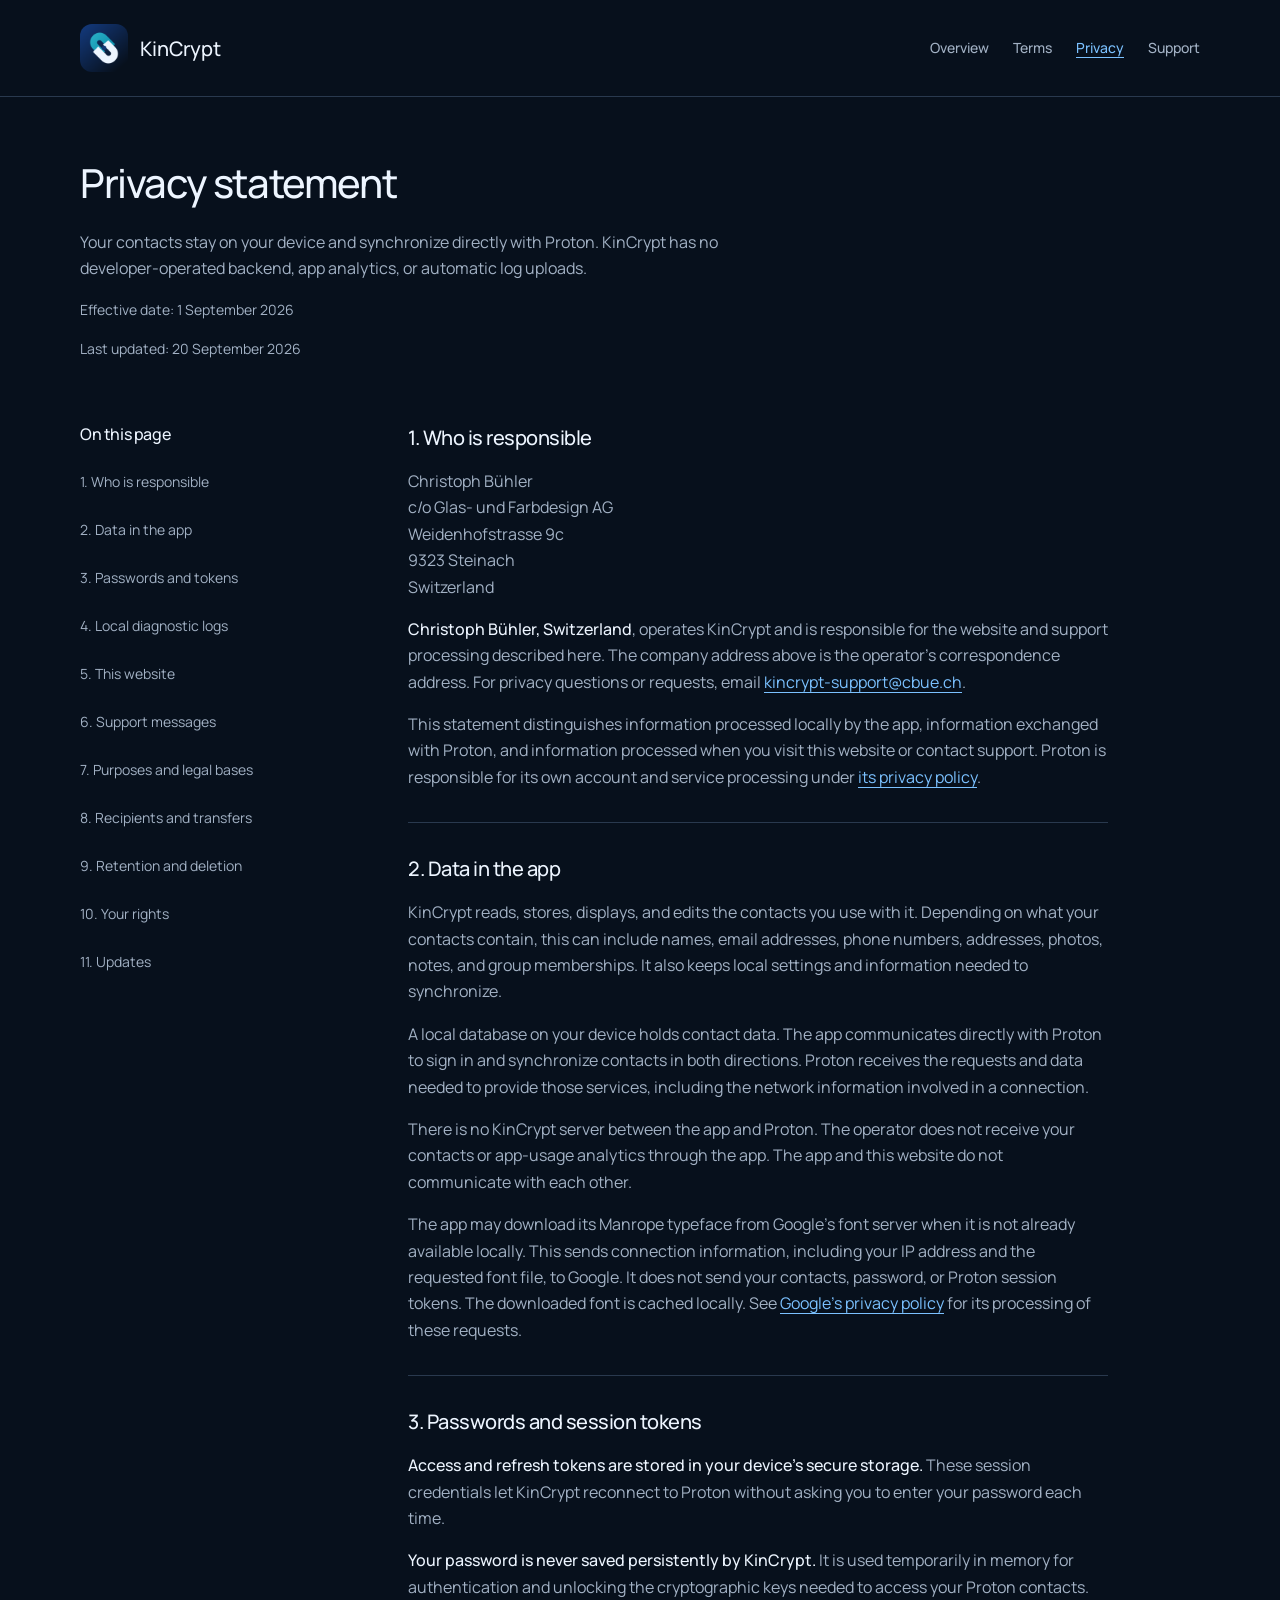
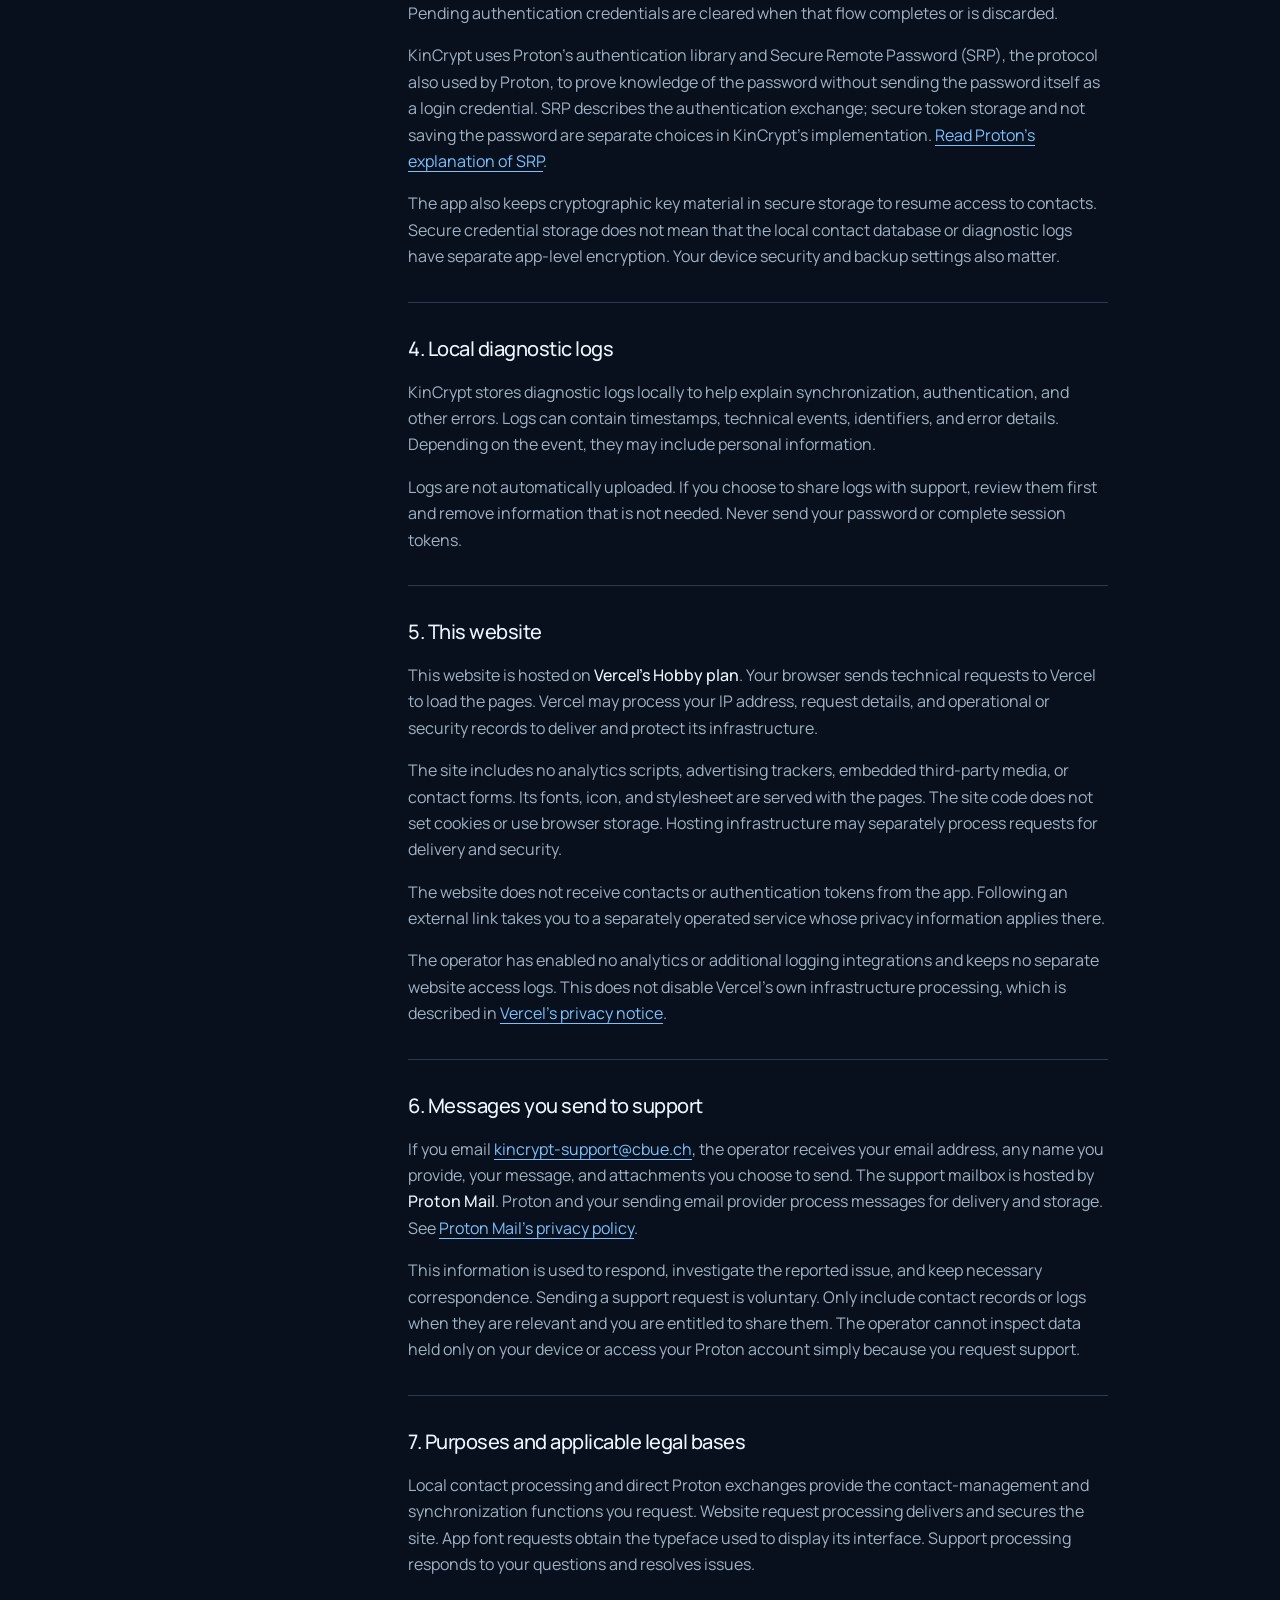
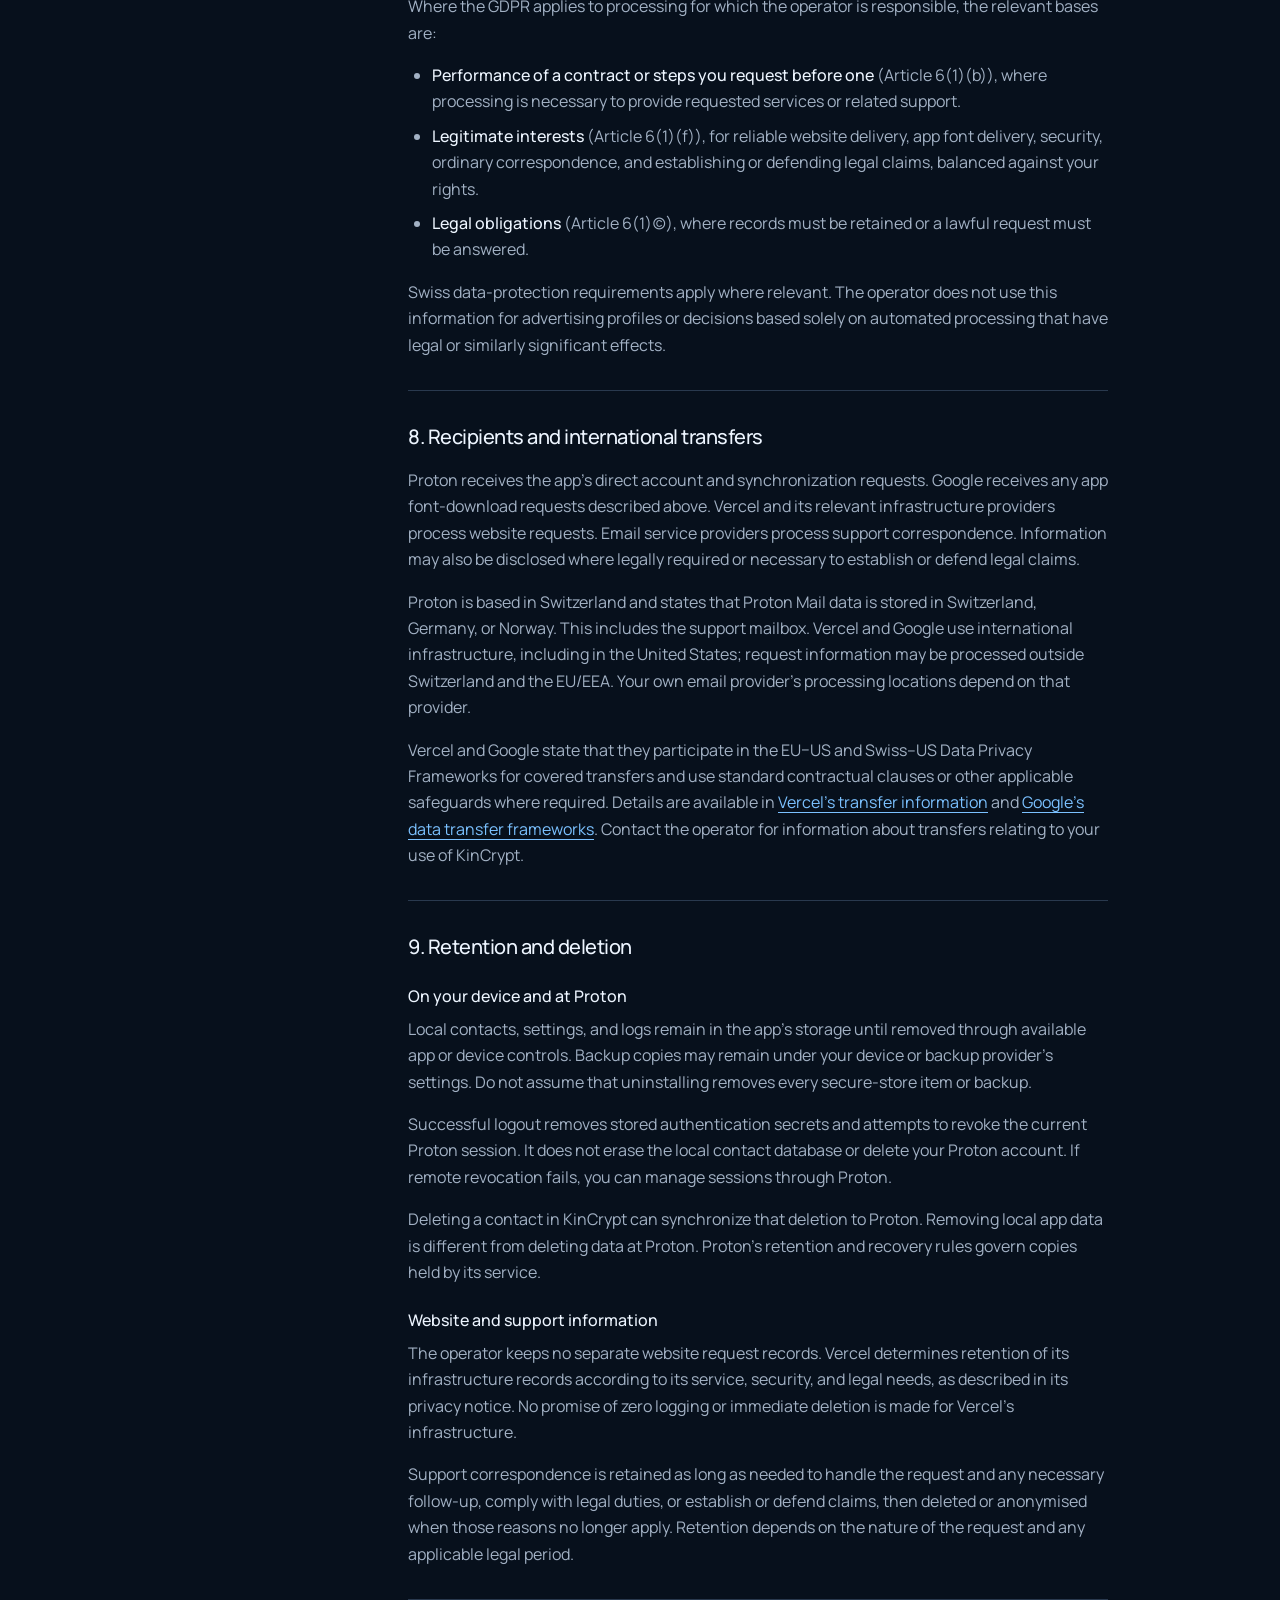
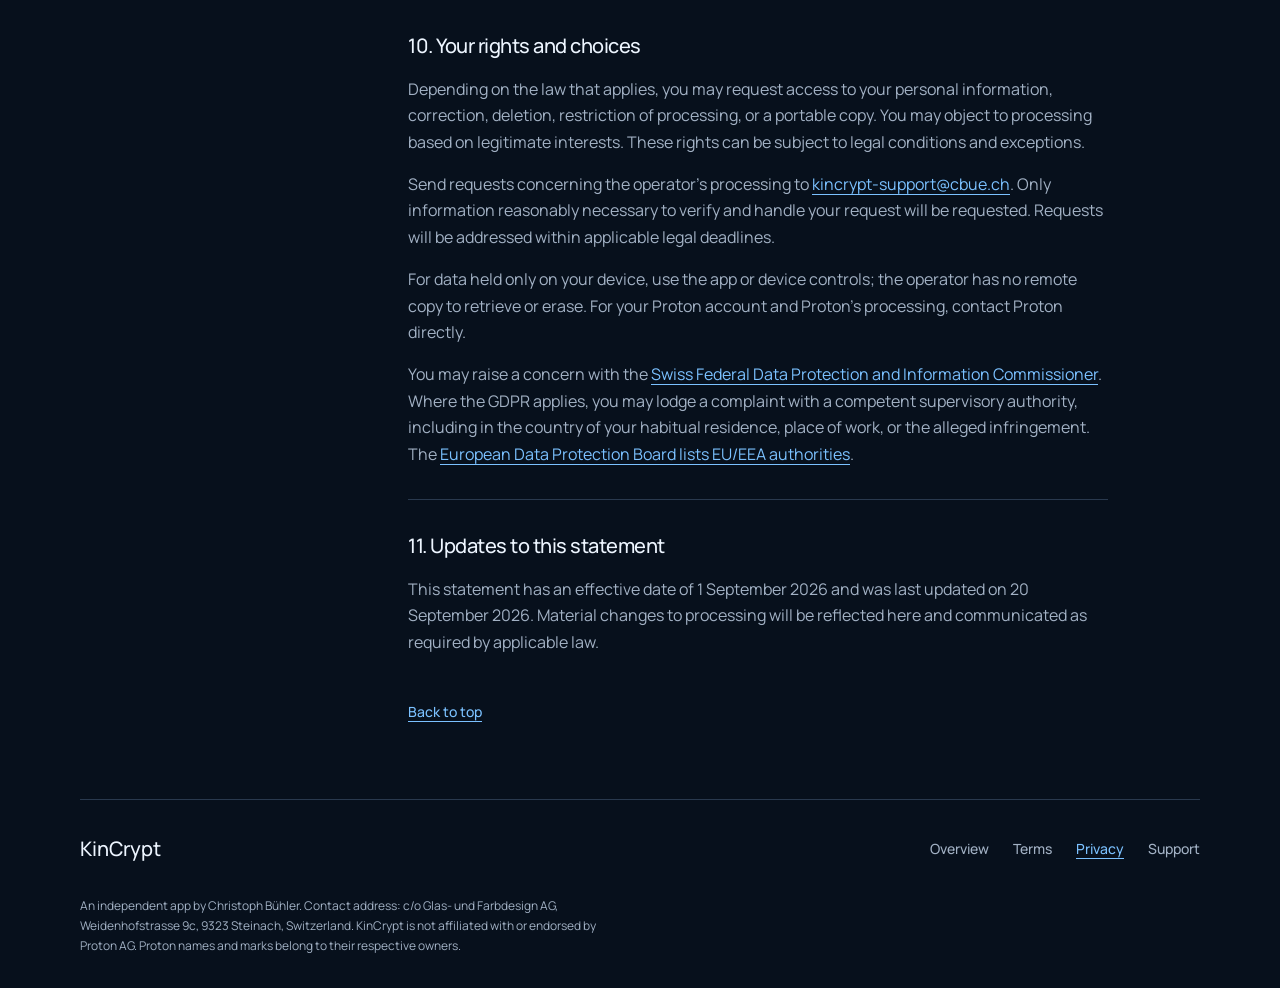
==== website/privacy.html @ 7d3744d3 "feat: initial version of KinCrypt feat: synchronization of contacts into local database  feat: proto" ====
<!doctype html>
<html lang="en">
<head>
  <meta charset="utf-8">
  <meta name="viewport" content="width=device-width, initial-scale=1">
  <meta name="color-scheme" content="dark">
  <meta name="theme-color" content="#07101c">
  <meta name="description" content="How KinCrypt handles your contacts, secure session storage, local logs, website requests, and support messages.">
  <title>Privacy statement — KinCrypt</title>
  <link rel="icon" type="image/png" href="assets/icon.png">
  <link rel="stylesheet" href="styles.css">
</head>
<body id="top">
  <a class="skip-link" href="#main">Skip to content</a>
  <header class="site-header"><div class="wrap header-inner">
    <a class="brand" href="index.html" aria-label="KinCrypt home"><img src="assets/icon.png" width="48" height="48" alt=""><span>KinCrypt</span></a>
    <nav class="site-nav" aria-label="Main navigation"><a href="index.html">Overview</a><a href="terms.html">Terms</a><a href="privacy.html" aria-current="page">Privacy</a><a href="mailto:kincrypt-support@cbue.ch">Support</a></nav>
  </div></header>
  <main id="main" class="wrap" tabindex="-1">
    <div class="legal-header">
      <h1>Privacy statement</h1>
      <p class="intro">Your contacts stay on your device and synchronize directly with Proton. KinCrypt has no developer-operated backend, app analytics, or automatic log uploads.</p>
      <p class="updated">Effective date: <time datetime="2026-09-01">1 September 2026</time></p>
      <p class="updated">Last updated: <time datetime="2026-09-20">20 September 2026</time></p>
    </div>
    <div class="legal-layout">
      <nav class="contents" aria-label="Privacy contents"><h2>On this page</h2><ol>
        <li><a href="#responsibility">1. Who is responsible</a></li><li><a href="#app">2. Data in the app</a></li><li><a href="#authentication">3. Passwords and tokens</a></li><li><a href="#logs">4. Local diagnostic logs</a></li><li><a href="#website">5. This website</a></li><li><a href="#support">6. Support messages</a></li><li><a href="#purposes">7. Purposes and legal bases</a></li><li><a href="#recipients">8. Recipients and transfers</a></li><li><a href="#retention">9. Retention and deletion</a></li><li><a href="#rights">10. Your rights</a></li><li><a href="#updates">11. Updates</a></li>
      </ol></nav>
      <div class="legal-content">
        <section id="responsibility"><h2>1. Who is responsible</h2>
          <p class="contact-address">Christoph Bühler<br>c/o Glas- und Farbdesign AG<br>Weidenhofstrasse 9c<br>9323 Steinach<br>Switzerland</p>
          <p><strong>Christoph Bühler, Switzerland</strong>, operates KinCrypt and is responsible for the website and support processing described here. The company address above is the operator’s correspondence address. For privacy questions or requests, email <a href="mailto:kincrypt-support@cbue.ch">kincrypt-support@cbue.ch</a>.</p>
          <p>This statement distinguishes information processed locally by the app, information exchanged with Proton, and information processed when you visit this website or contact support. Proton is responsible for its own account and service processing under <a href="https://proton.me/legal/privacy">its privacy policy</a>.</p>
        </section>
        <section id="app"><h2>2. Data in the app</h2>
          <p>KinCrypt reads, stores, displays, and edits the contacts you use with it. Depending on what your contacts contain, this can include names, email addresses, phone numbers, addresses, photos, notes, and group memberships. It also keeps local settings and information needed to synchronize.</p>
          <p>A local database on your device holds contact data. The app communicates directly with Proton to sign in and synchronize contacts in both directions. Proton receives the requests and data needed to provide those services, including the network information involved in a connection.</p>
          <p>There is no KinCrypt server between the app and Proton. The operator does not receive your contacts or app-usage analytics through the app. The app and this website do not communicate with each other.</p>
          <p>The app may download its Manrope typeface from Google’s font server when it is not already available locally. This sends connection information, including your IP address and the requested font file, to Google. It does not send your contacts, password, or Proton session tokens. The downloaded font is cached locally. See <a href="https://policies.google.com/privacy">Google’s privacy policy</a> for its processing of these requests.</p>
        </section>
        <section id="authentication"><h2>3. Passwords and session tokens</h2>
          <p><strong>Access and refresh tokens are stored in your device’s secure storage.</strong> These session credentials let KinCrypt reconnect to Proton without asking you to enter your password each time.</p>
          <p><strong>Your password is never saved persistently by KinCrypt.</strong> It is used temporarily in memory for authentication and unlocking the cryptographic keys needed to access your Proton contacts. Pending authentication credentials are cleared when that flow completes or is discarded.</p>
          <p>KinCrypt uses Proton’s authentication library and Secure Remote Password (SRP), the protocol also used by Proton, to prove knowledge of the password without sending the password itself as a login credential. SRP describes the authentication exchange; secure token storage and not saving the password are separate choices in KinCrypt’s implementation. <a href="https://proton.me/blog/encrypted-email-authentication">Read Proton’s explanation of SRP</a>.</p>
          <p>The app also keeps cryptographic key material in secure storage to resume access to contacts. Secure credential storage does not mean that the local contact database or diagnostic logs have separate app-level encryption. Your device security and backup settings also matter.</p>
        </section>
        <section id="logs"><h2>4. Local diagnostic logs</h2>
          <p>KinCrypt stores diagnostic logs locally to help explain synchronization, authentication, and other errors. Logs can contain timestamps, technical events, identifiers, and error details. Depending on the event, they may include personal information.</p>
          <p>Logs are not automatically uploaded. If you choose to share logs with support, review them first and remove information that is not needed. Never send your password or complete session tokens.</p>
        </section>
        <section id="website"><h2>5. This website</h2>
          <p>This website is hosted on <strong>Vercel’s Hobby plan</strong>. Your browser sends technical requests to Vercel to load the pages. Vercel may process your IP address, request details, and operational or security records to deliver and protect its infrastructure.</p>
          <p>The site includes no analytics scripts, advertising trackers, embedded third-party media, or contact forms. Its fonts, icon, and stylesheet are served with the pages. The site code does not set cookies or use browser storage. Hosting infrastructure may separately process requests for delivery and security.</p>
          <p>The website does not receive contacts or authentication tokens from the app. Following an external link takes you to a separately operated service whose privacy information applies there.</p>
          <p>The operator has enabled no analytics or additional logging integrations and keeps no separate website access logs. This does not disable Vercel’s own infrastructure processing, which is described in <a href="https://vercel.com/legal/privacy-notice">Vercel’s privacy notice</a>.</p>
        </section>
        <section id="support"><h2>6. Messages you send to support</h2>
          <p>If you email <a href="mailto:kincrypt-support@cbue.ch">kincrypt-support@cbue.ch</a>, the operator receives your email address, any name you provide, your message, and attachments you choose to send. The support mailbox is hosted by <strong>Proton Mail</strong>. Proton and your sending email provider process messages for delivery and storage. See <a href="https://proton.me/mail/privacy-policy">Proton Mail’s privacy policy</a>.</p>
          <p>This information is used to respond, investigate the reported issue, and keep necessary correspondence. Sending a support request is voluntary. Only include contact records or logs when they are relevant and you are entitled to share them. The operator cannot inspect data held only on your device or access your Proton account simply because you request support.</p>
        </section>
        <section id="purposes"><h2>7. Purposes and applicable legal bases</h2>
          <p>Local contact processing and direct Proton exchanges provide the contact-management and synchronization functions you request. Website request processing delivers and secures the site. App font requests obtain the typeface used to display its interface. Support processing responds to your questions and resolves issues.</p>
          <p>Where the GDPR applies to processing for which the operator is responsible, the relevant bases are:</p>
          <ul><li><strong>Performance of a contract or steps you request before one</strong> (Article 6(1)(b)), where processing is necessary to provide requested services or related support.</li><li><strong>Legitimate interests</strong> (Article 6(1)(f)), for reliable website delivery, app font delivery, security, ordinary correspondence, and establishing or defending legal claims, balanced against your rights.</li><li><strong>Legal obligations</strong> (Article 6(1)(c)), where records must be retained or a lawful request must be answered.</li></ul>
          <p>Swiss data-protection requirements apply where relevant. The operator does not use this information for advertising profiles or decisions based solely on automated processing that have legal or similarly significant effects.</p>
        </section>
        <section id="recipients"><h2>8. Recipients and international transfers</h2>
          <p>Proton receives the app’s direct account and synchronization requests. Google receives any app font-download requests described above. Vercel and its relevant infrastructure providers process website requests. Email service providers process support correspondence. Information may also be disclosed where legally required or necessary to establish or defend legal claims.</p>
          <p>Proton is based in Switzerland and states that Proton Mail data is stored in Switzerland, Germany, or Norway. This includes the support mailbox. Vercel and Google use international infrastructure, including in the United States; request information may be processed outside Switzerland and the EU/EEA. Your own email provider’s processing locations depend on that provider.</p>
          <p>Vercel and Google state that they participate in the EU–US and Swiss–US Data Privacy Frameworks for covered transfers and use standard contractual clauses or other applicable safeguards where required. Details are available in <a href="https://vercel.com/legal/privacy-notice">Vercel’s transfer information</a> and <a href="https://policies.google.com/privacy/frameworks">Google’s data transfer frameworks</a>. Contact the operator for information about transfers relating to your use of KinCrypt.</p>
        </section>
        <section id="retention"><h2>9. Retention and deletion</h2>
          <h3>On your device and at Proton</h3>
          <p>Local contacts, settings, and logs remain in the app’s storage until removed through available app or device controls. Backup copies may remain under your device or backup provider’s settings. Do not assume that uninstalling removes every secure-store item or backup.</p>
          <p>Successful logout removes stored authentication secrets and attempts to revoke the current Proton session. It does not erase the local contact database or delete your Proton account. If remote revocation fails, you can manage sessions through Proton.</p>
          <p>Deleting a contact in KinCrypt can synchronize that deletion to Proton. Removing local app data is different from deleting data at Proton. Proton’s retention and recovery rules govern copies held by its service.</p>
          <h3>Website and support information</h3>
          <p>The operator keeps no separate website request records. Vercel determines retention of its infrastructure records according to its service, security, and legal needs, as described in its privacy notice. No promise of zero logging or immediate deletion is made for Vercel’s infrastructure.</p>
          <p>Support correspondence is retained as long as needed to handle the request and any necessary follow-up, comply with legal duties, or establish or defend claims, then deleted or anonymised when those reasons no longer apply. Retention depends on the nature of the request and any applicable legal period.</p>
        </section>
        <section id="rights"><h2>10. Your rights and choices</h2>
          <p>Depending on the law that applies, you may request access to your personal information, correction, deletion, restriction of processing, or a portable copy. You may object to processing based on legitimate interests. These rights can be subject to legal conditions and exceptions.</p>
          <p>Send requests concerning the operator’s processing to <a href="mailto:kincrypt-support@cbue.ch">kincrypt-support@cbue.ch</a>. Only information reasonably necessary to verify and handle your request will be requested. Requests will be addressed within applicable legal deadlines.</p>
          <p>For data held only on your device, use the app or device controls; the operator has no remote copy to retrieve or erase. For your Proton account and Proton’s processing, contact Proton directly.</p>
          <p>You may raise a concern with the <a href="https://www.edoeb.admin.ch/en">Swiss Federal Data Protection and Information Commissioner</a>. Where the GDPR applies, you may lodge a complaint with a competent supervisory authority, including in the country of your habitual residence, place of work, or the alleged infringement. The <a href="https://www.edpb.europa.eu/about-edpb/about-edpb/members_en">European Data Protection Board lists EU/EEA authorities</a>.</p>
        </section>
        <section id="updates"><h2>11. Updates to this statement</h2>
          <p>This statement has an effective date of 1 September 2026 and was last updated on 20 September 2026. Material changes to processing will be reflected here and communicated as required by applicable law.</p>
        </section>
        <a class="text-link back-top" href="#top">Back to top</a>
      </div>
    </div>
  </main>
  <footer class="wrap site-footer">
    <div class="footer-top"><a class="brand" href="index.html"><span>KinCrypt</span></a><nav class="site-nav" aria-label="Footer navigation"><a href="index.html">Overview</a><a href="terms.html">Terms</a><a href="privacy.html" aria-current="page">Privacy</a><a href="mailto:kincrypt-support@cbue.ch">Support</a></nav></div>
    <p class="footer-note">An independent app by Christoph Bühler. Contact address: c/o Glas- und Farbdesign AG, Weidenhofstrasse 9c, 9323 Steinach, Switzerland. KinCrypt is not affiliated with or endorsed by Proton AG. Proton names and marks belong to their respective owners.</p>
  </footer>
</body>
</html>
---- website/styles.css ----
@font-face {
  font-family: Manrope;
  src: url("assets/fonts/manrope-variable.ttf") format("truetype");
  font-style: normal;
  font-weight: 400 500;
  font-display: swap;
}

:root {
  color-scheme: dark;
  --canvas: #07101c;
  --surface: #101b2b;
  --surface-soft: #152337;
  --text: #edf5ff;
  --muted: #a2b1c4;
  --brand: #7bc1ff;
  --divider: #29394e;
  --selected: #123442;
  --space-1: 4px;
  --space-2: 8px;
  --space-3: 12px;
  --space-4: 16px;
  --space-6: 24px;
  --space-8: 32px;
}

* { box-sizing: border-box; }
html { scroll-padding-top: var(--space-8); }
body {
  margin: 0;
  background: var(--canvas);
  color: var(--text);
  font-family: Manrope, "Avenir Next", "Segoe UI", sans-serif;
  font-size: 1rem;
  font-weight: 400;
  line-height: 1.65;
  overflow-wrap: anywhere;
}
::selection { background: var(--selected); color: var(--text); }
a { color: var(--brand); text-underline-offset: 0.25em; }
a:hover { text-decoration-thickness: 2px; }
a:focus-visible { outline: 2px solid var(--brand); outline-offset: 5px; border-radius: 4px; }
img { display: block; max-width: 100%; height: auto; }
h1, h2, h3, strong { font-weight: 500; }
h1, h2, h3, p { margin: 0; }
h1 { font-size: 2.5rem; line-height: 1.1; letter-spacing: -0.035em; }
h2 { font-size: 1.75rem; line-height: 1.25; letter-spacing: -0.025em; }
h3 { font-size: 1.25rem; line-height: 1.4; }
p + p { margin-top: var(--space-4); }
li + li { margin-top: var(--space-2); }
.wrap { width: min(100% - 2 * var(--space-8), 1120px); margin-inline: auto; }
.skip-link {
  position: absolute;
  top: var(--space-2);
  left: var(--space-4);
  z-index: 2;
  padding: var(--space-3) var(--space-4);
  background: var(--surface);
  transform: translateY(-200%);
}
.skip-link:focus { transform: none; }
.site-header { border-bottom: 1px solid var(--divider); }
.header-inner, .footer-top {
  display: flex;
  align-items: center;
  justify-content: space-between;
  flex-wrap: wrap;
  gap: var(--space-4) var(--space-8);
  padding-block: var(--space-6);
}
.brand { display: inline-flex; align-items: center; gap: var(--space-3); color: var(--text); font-weight: 500; text-decoration: none; }
.brand img { width: 48px; height: 48px; border-radius: 12px; }
.brand span { font-size: 1.25rem; }
.site-nav { display: flex; flex-wrap: wrap; gap: var(--space-2) var(--space-6); }
.site-nav a { display: inline-flex; align-items: center; min-height: 48px; color: var(--muted); font-size: 0.875rem; font-weight: 500; text-decoration: none; }
.site-nav a:hover, .site-nav a[aria-current="page"] { color: var(--brand); text-decoration: underline; }
.hero { display: grid; grid-template-columns: minmax(0, 1.5fr) minmax(0, 1fr); align-items: center; gap: var(--space-8); padding-block: calc(3 * var(--space-8)); }
.hero h1 { max-width: 15ch; }
.hero p { max-width: 48ch; color: var(--muted); margin-top: var(--space-6); }
.hero-mark { width: min(100%, 288px); border-radius: 16px; justify-self: end; }
.actions { display: flex; align-items: center; flex-wrap: wrap; gap: var(--space-4) var(--space-6); margin-top: var(--space-8); }
.button { display: inline-flex; align-items: center; justify-content: center; min-height: 48px; padding: var(--space-3) var(--space-6); background: var(--brand); color: var(--canvas); border-radius: 12px; font-size: 0.875rem; font-weight: 500; text-decoration: none; }
.button:hover { background: var(--text); }
.text-link { display: inline-flex; align-items: center; min-height: 48px; font-size: 0.875rem; font-weight: 500; }
.section { padding-block: calc(2 * var(--space-8)); border-top: 1px solid var(--divider); }
.section-intro { display: grid; grid-template-columns: 1fr 1fr; gap: var(--space-6) var(--space-8); margin-bottom: var(--space-8); }
.section-intro p, .feature-row p, .privacy-copy p { color: var(--muted); }
.feature-row { display: grid; grid-template-columns: 1fr 1fr; gap: var(--space-3) var(--space-8); padding-block: var(--space-6); border-top: 1px solid var(--divider); }
.feature-row:last-child { padding-bottom: 0; }
.privacy-band { background: var(--surface); border-block: 1px solid var(--divider); }
.privacy-layout { display: grid; grid-template-columns: 1fr 1fr; gap: var(--space-8); padding-block: calc(2 * var(--space-8)); }
.privacy-copy .text-link { margin-top: var(--space-4); }
.site-footer { padding-bottom: var(--space-8); }
.footer-note { max-width: 76ch; font-size: 0.75rem; color: var(--muted); }
.legal-header { padding-block: calc(2 * var(--space-8)) var(--space-8); }
.legal-header .intro { max-width: 64ch; margin-top: var(--space-6); color: var(--muted); }
.updated { margin-top: var(--space-4); color: var(--muted); font-size: 0.875rem; }
.legal-layout { display: grid; grid-template-columns: minmax(180px, 1fr) minmax(0, 3fr); gap: calc(2 * var(--space-8)); padding-block: var(--space-8) calc(2 * var(--space-8)); border-bottom: 1px solid var(--divider); align-items: start; }
.contents h2 { font-size: 1rem; }
.contents ol { padding: 0; margin: var(--space-4) 0 0; list-style: none; }
.contents li + li { margin-top: var(--space-1); }
.contents a { display: flex; align-items: center; min-height: 44px; padding-block: var(--space-2); color: var(--muted); font-size: 0.875rem; text-decoration: none; }
.contents a:hover { color: var(--brand); text-decoration: underline; }
.legal-content { max-width: 70ch; }
.legal-content section + section { margin-top: var(--space-8); padding-top: var(--space-8); border-top: 1px solid var(--divider); }
.legal-content h2 { font-size: 1.25rem; line-height: 1.4; margin-bottom: var(--space-4); }
.legal-content h3 { font-size: 1rem; margin-block: var(--space-6) var(--space-2); }
.legal-content ul { margin-block: var(--space-4); padding-left: var(--space-6); }
.legal-content p, .legal-content li { color: var(--muted); }
.legal-content strong { color: var(--text); }
.back-top { margin-top: var(--space-8); }
@media (max-width: 839px) {
  .legal-layout { grid-template-columns: minmax(0, 1fr); gap: var(--space-8); }
  .contents { padding-bottom: var(--space-6); border-bottom: 1px solid var(--divider); }
  .contents ol { display: grid; grid-template-columns: 1fr 1fr; column-gap: var(--space-6); }
  .hero { padding-block: calc(2 * var(--space-8)); }
  .hero-mark { max-width: 224px; }
}
@media (max-width: 599px) {
  .wrap { width: calc(100% - 2 * var(--space-4)); }
  .header-inner { gap: var(--space-2); padding-block: var(--space-4); }
  .header-inner .site-nav { width: 100%; justify-content: space-between; gap: var(--space-2); }
  .hero, .section-intro, .feature-row, .privacy-layout { grid-template-columns: minmax(0, 1fr); }
  .hero-mark { width: 128px; justify-self: start; grid-row: 1; }
  .hero { gap: var(--space-8); }
  .contents ol { grid-template-columns: minmax(0, 1fr); }
  .legal-header { padding-top: var(--space-8); }
  .legal-layout { padding-top: var(--space-4); }
  .site-nav { column-gap: var(--space-4); }
}
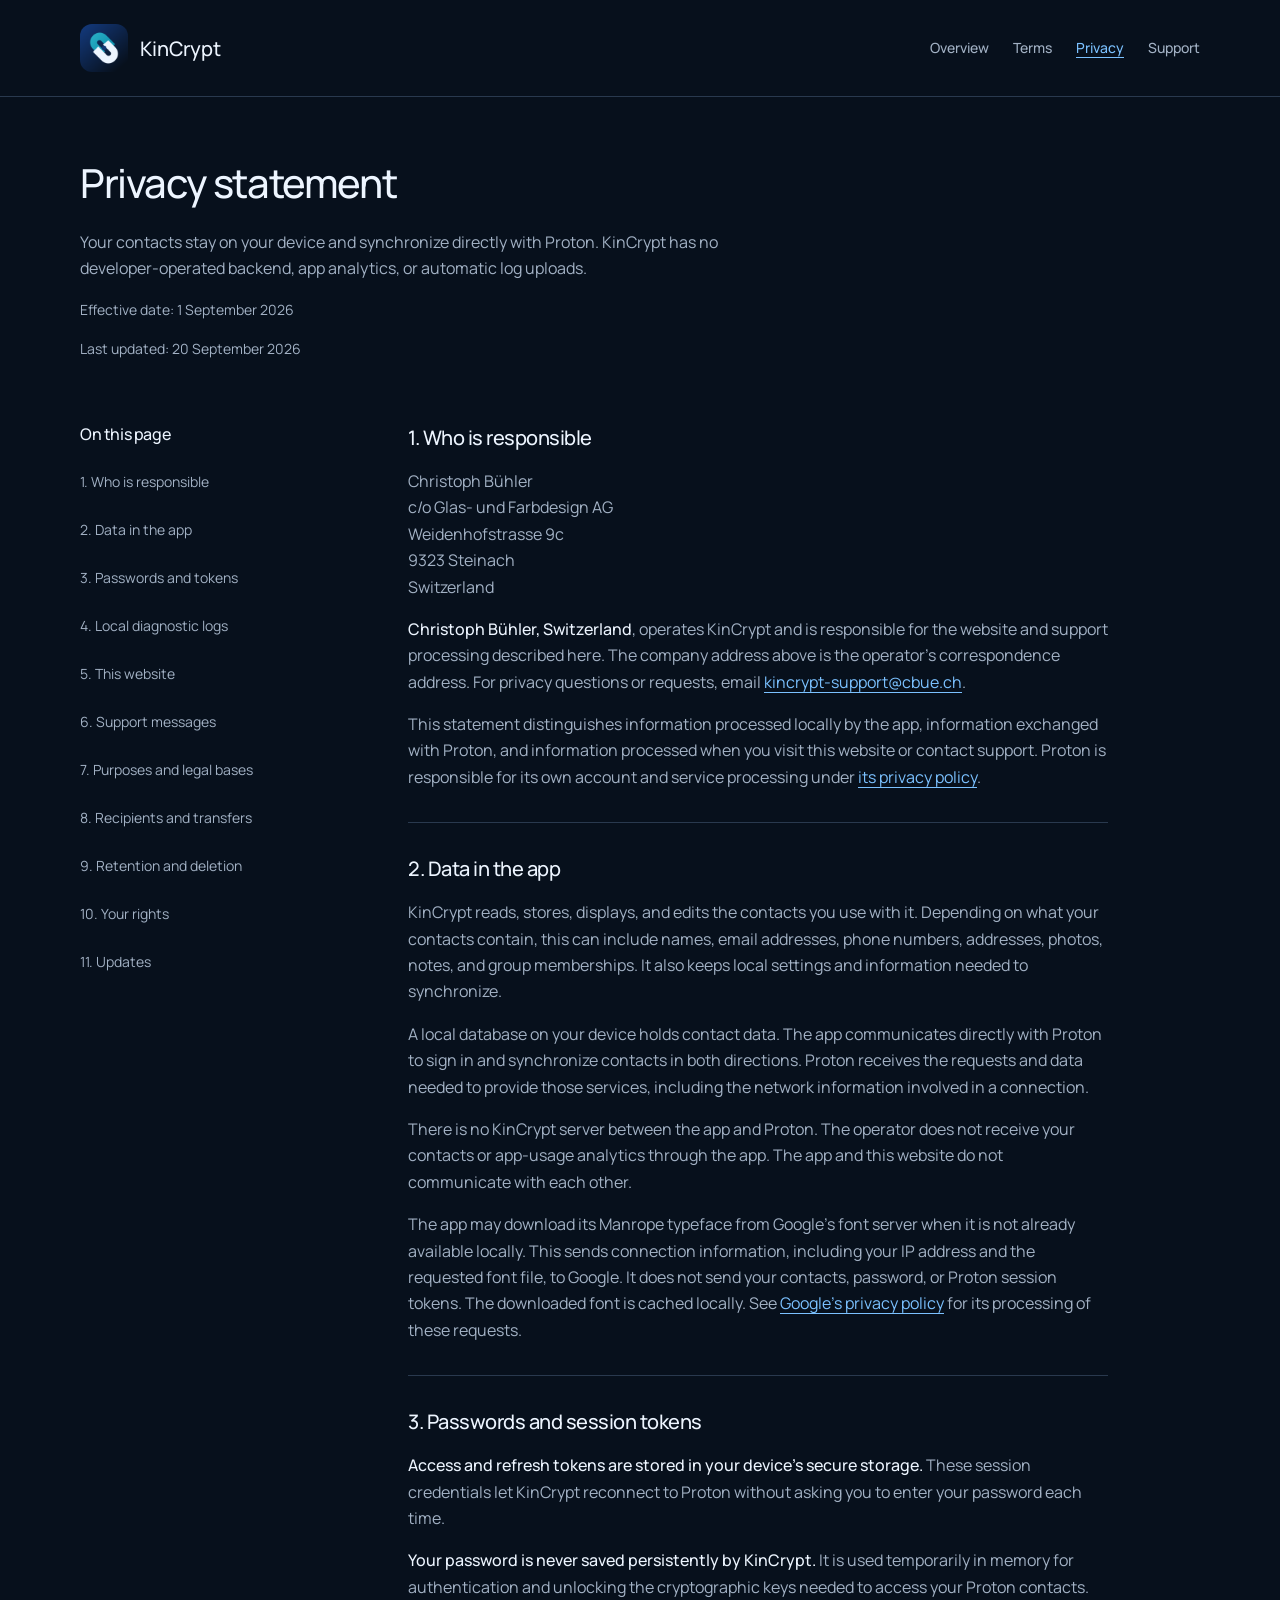
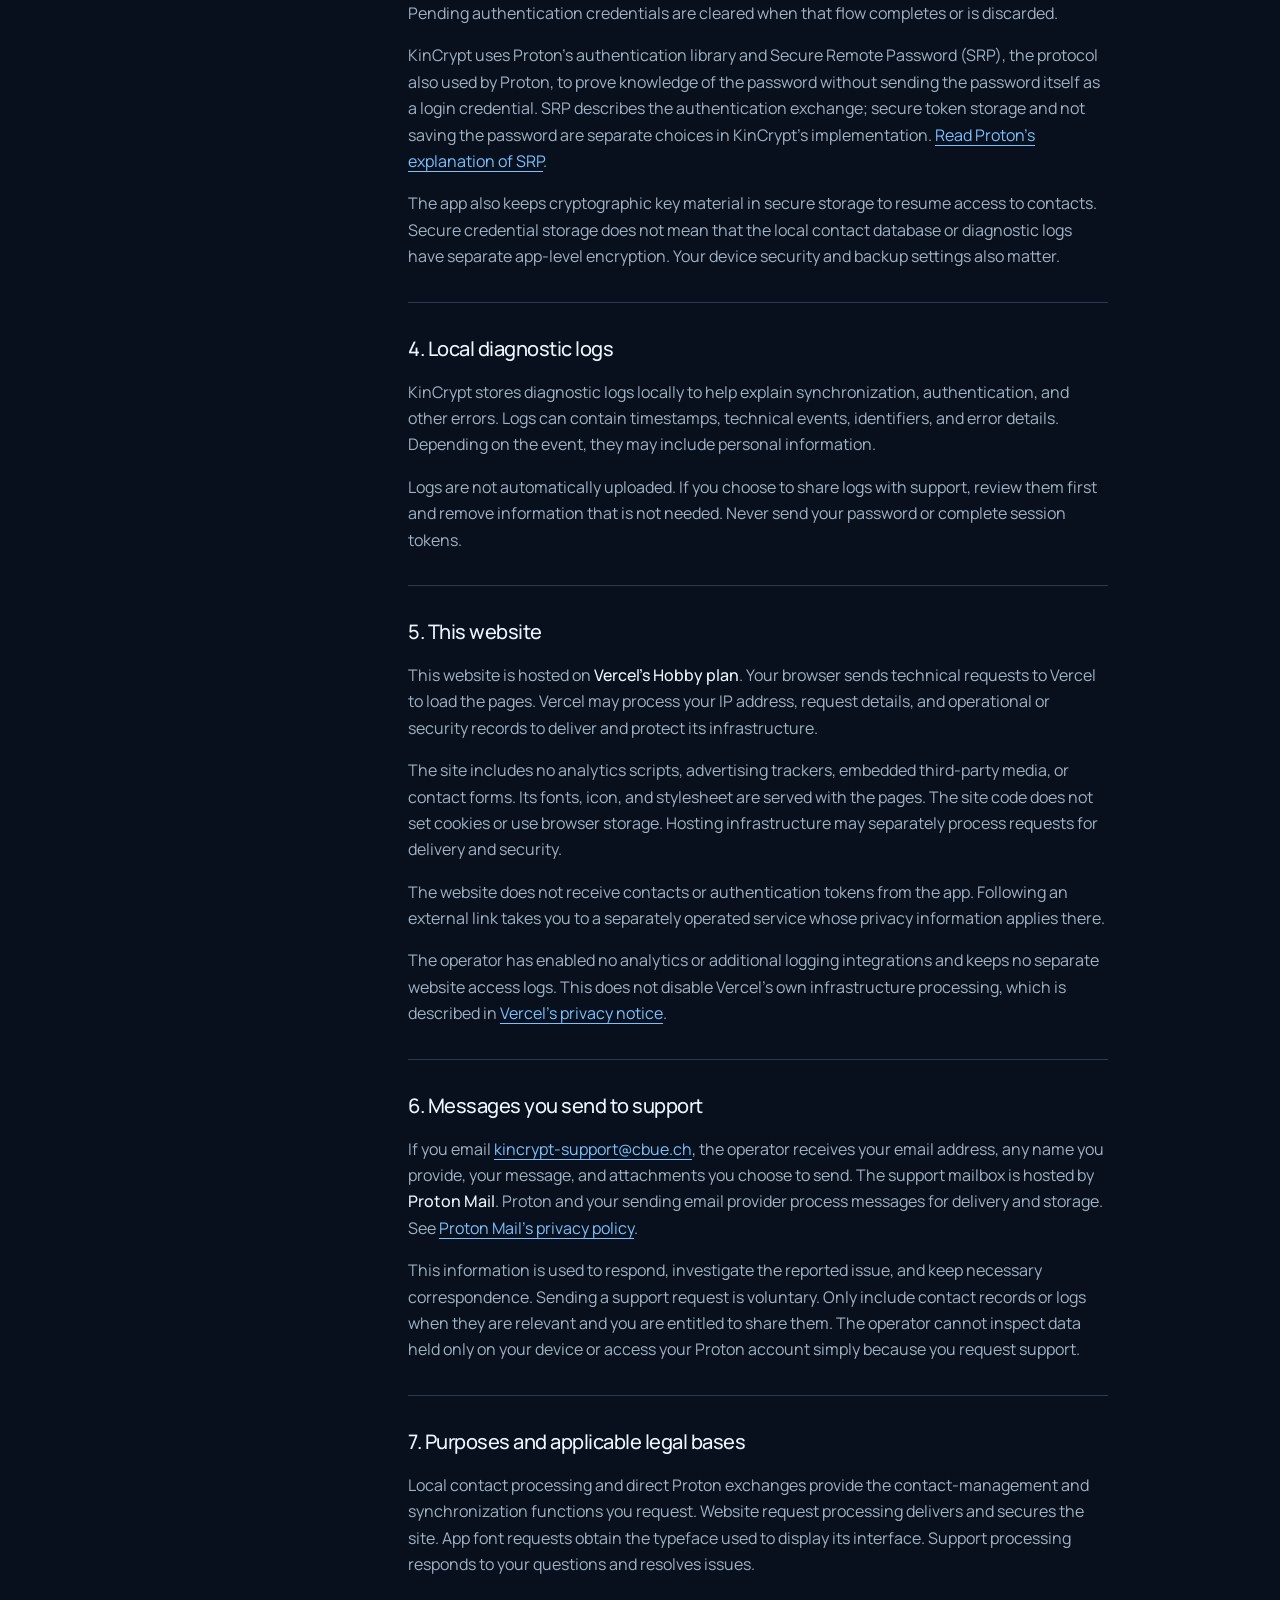
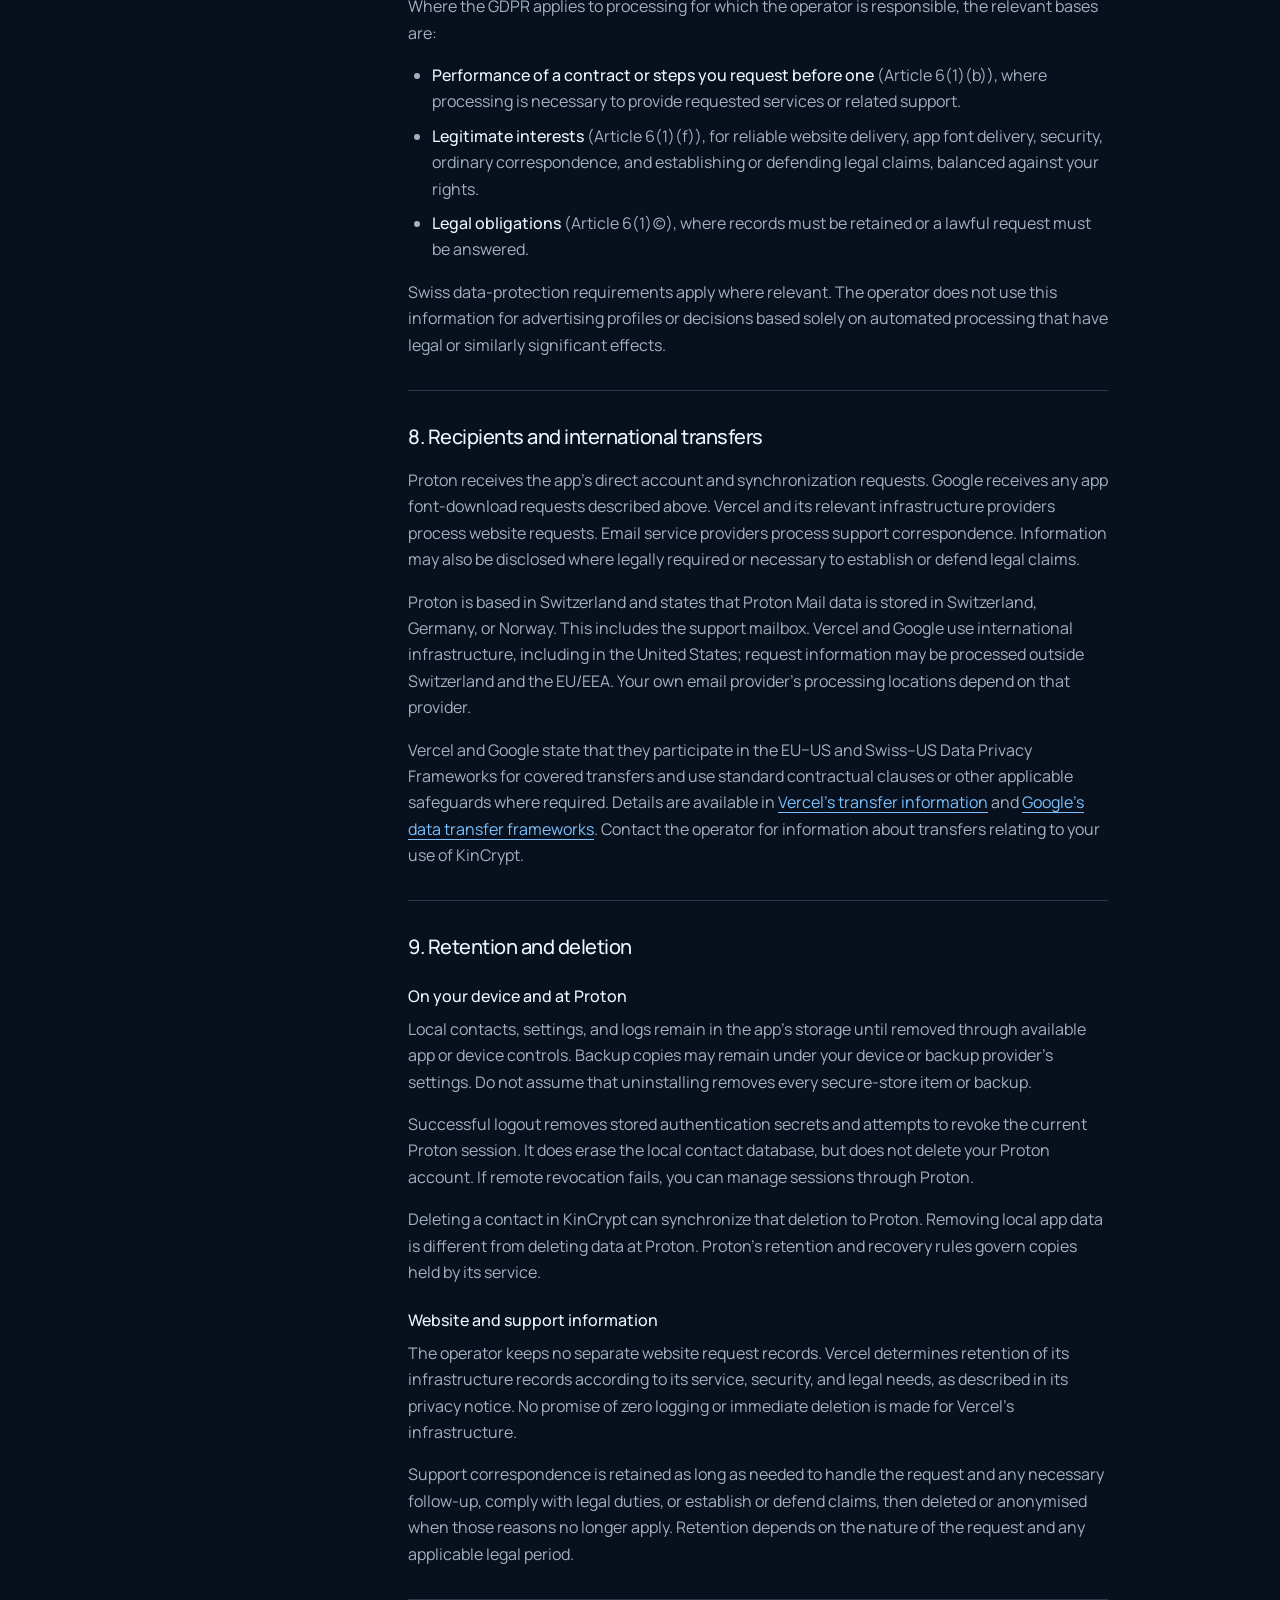
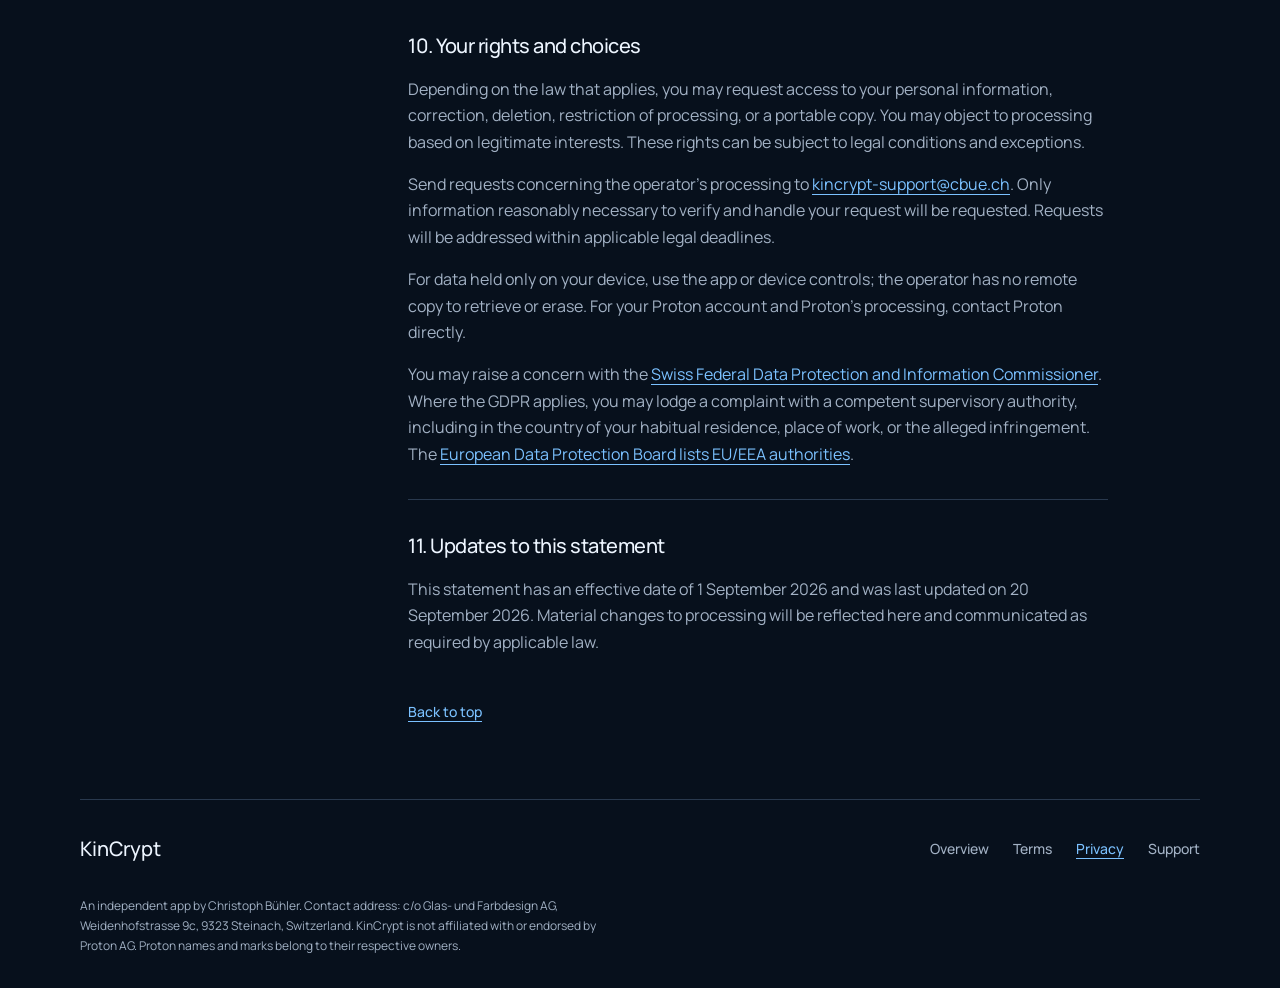
==== commit b50173d2: "feat(logout): correctly delete database on logout Signed-off-by: Christoph Bühler <christoph.buehler" ====
--- a/website/privacy.html
+++ b/website/privacy.html
@@ -73,7 +73,7 @@
         <section id="retention"><h2>9. Retention and deletion</h2>
           <h3>On your device and at Proton</h3>
           <p>Local contacts, settings, and logs remain in the app’s storage until removed through available app or device controls. Backup copies may remain under your device or backup provider’s settings. Do not assume that uninstalling removes every secure-store item or backup.</p>
-          <p>Successful logout removes stored authentication secrets and attempts to revoke the current Proton session. It does not erase the local contact database or delete your Proton account. If remote revocation fails, you can manage sessions through Proton.</p>
+          <p>Successful logout removes stored authentication secrets and attempts to revoke the current Proton session. It does erase the local contact database, but does not delete your Proton account. If remote revocation fails, you can manage sessions through Proton.</p>
           <p>Deleting a contact in KinCrypt can synchronize that deletion to Proton. Removing local app data is different from deleting data at Proton. Proton’s retention and recovery rules govern copies held by its service.</p>
           <h3>Website and support information</h3>
           <p>The operator keeps no separate website request records. Vercel determines retention of its infrastructure records according to its service, security, and legal needs, as described in its privacy notice. No promise of zero logging or immediate deletion is made for Vercel’s infrastructure.</p>
